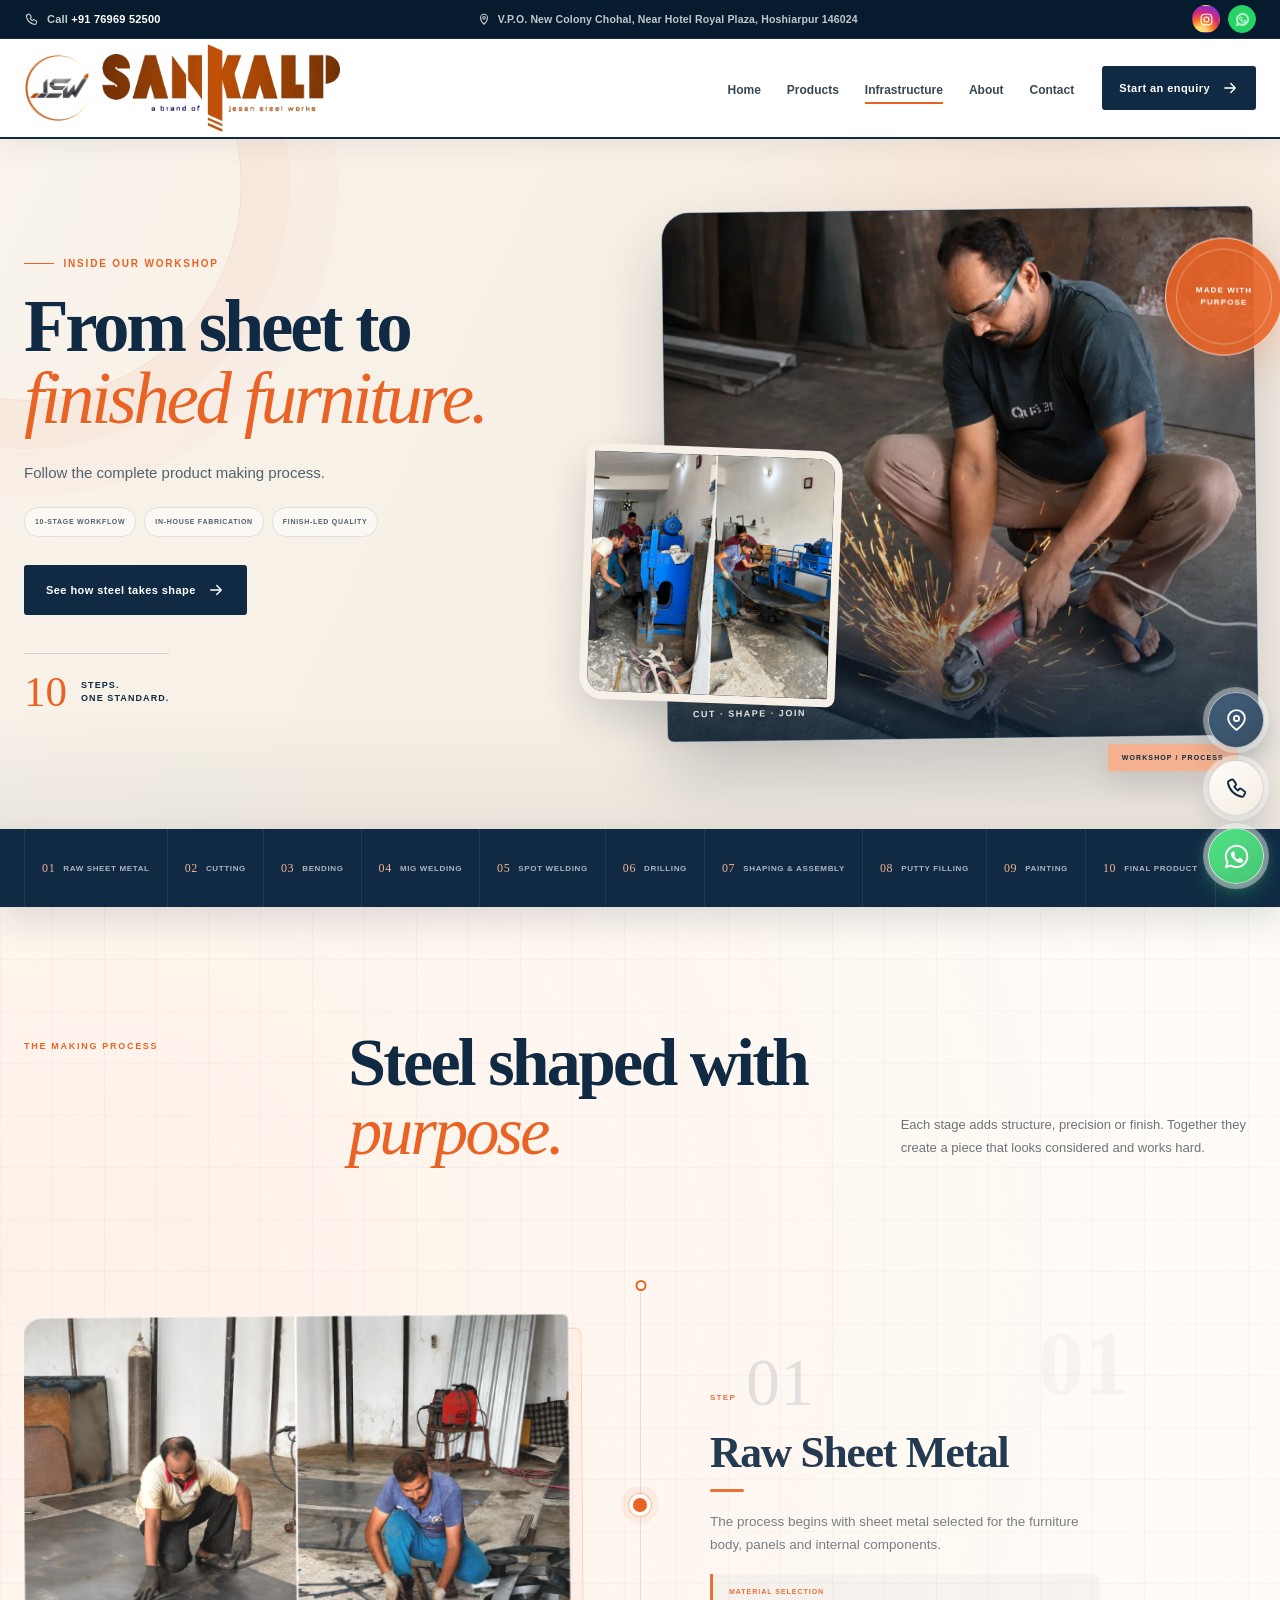
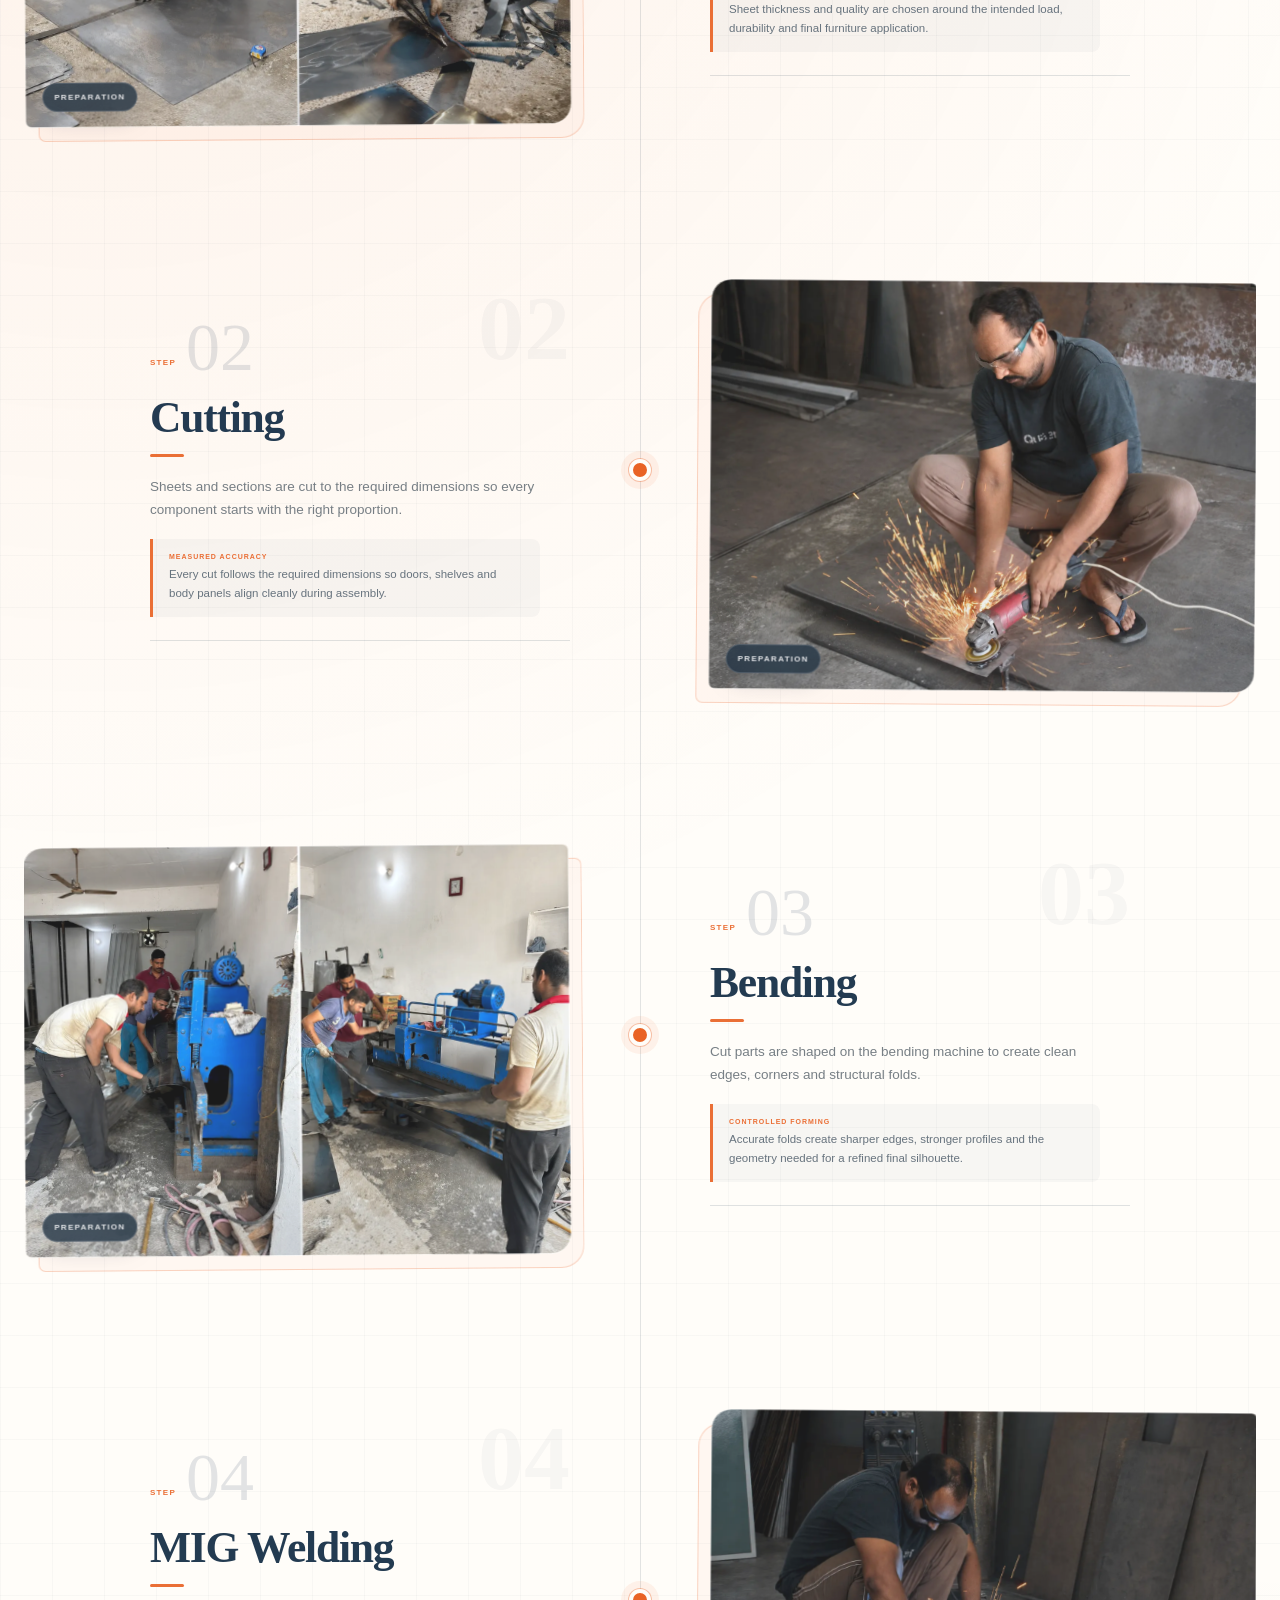
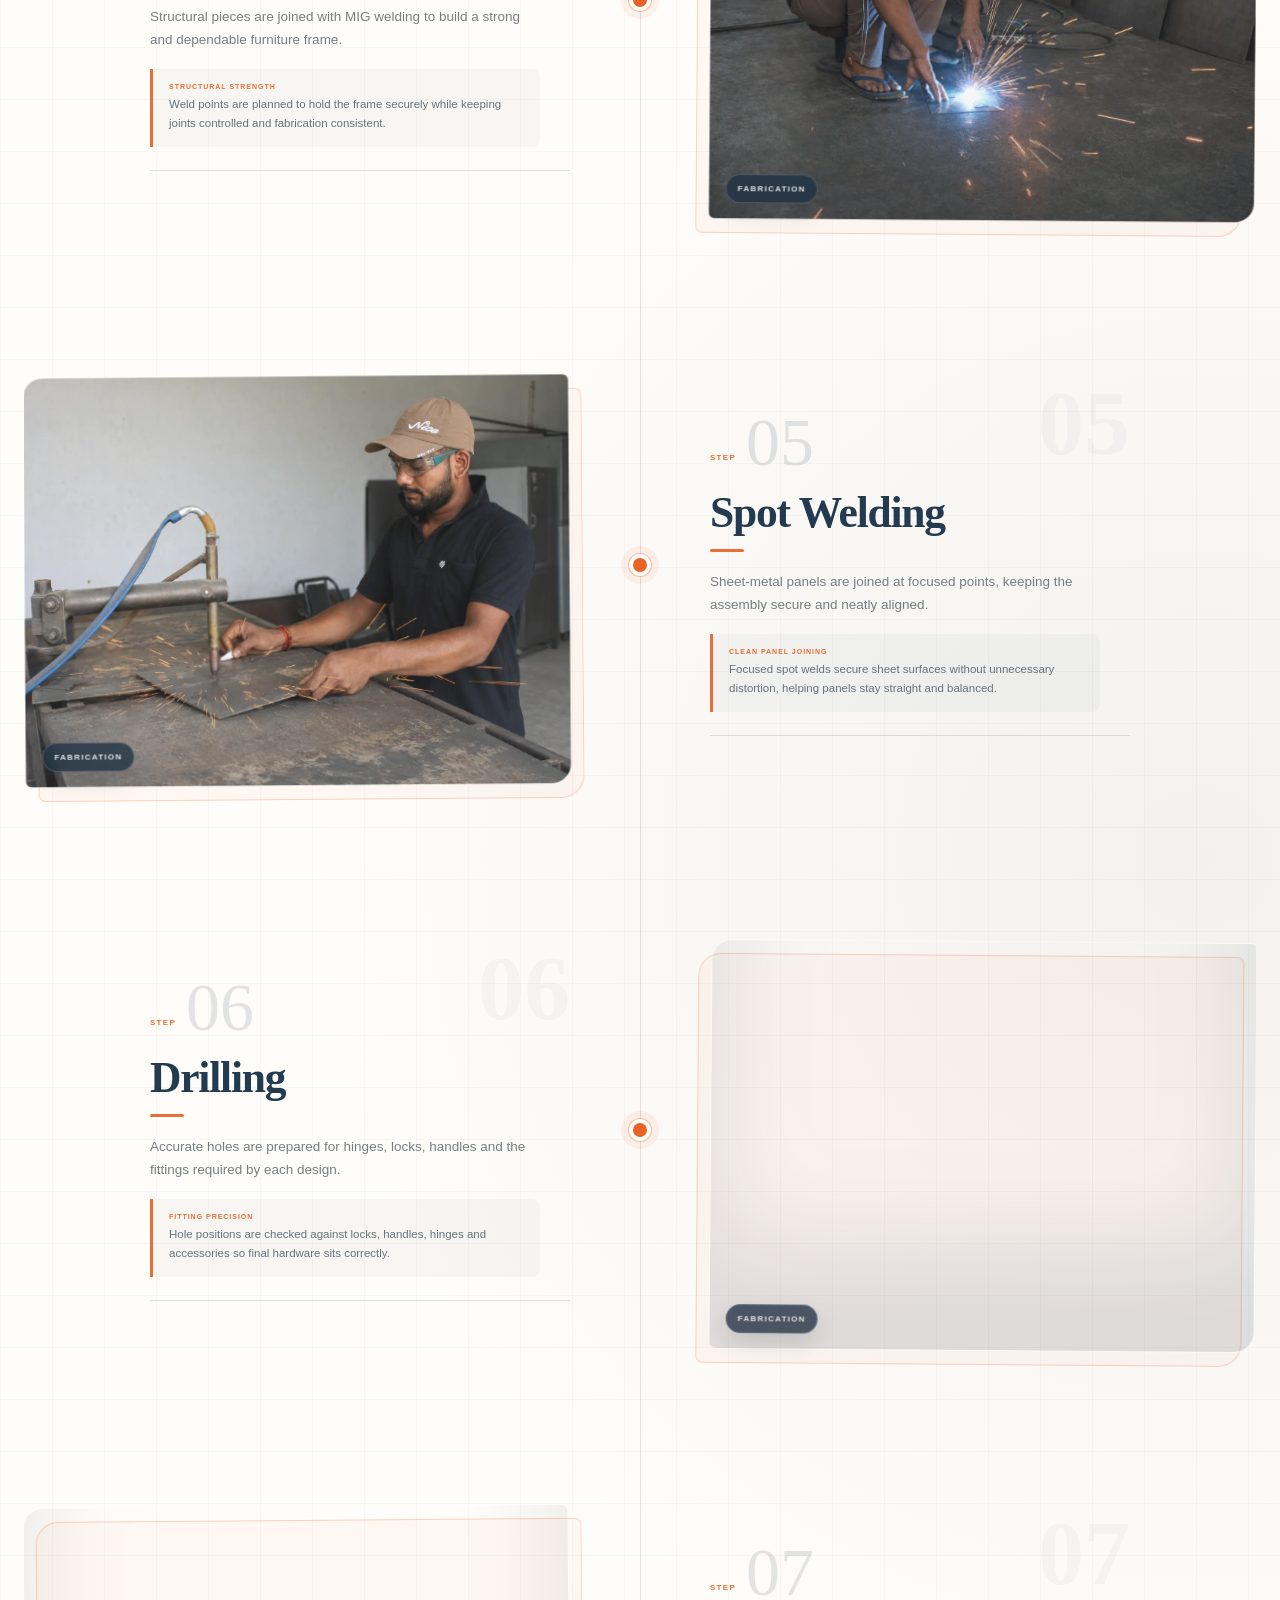
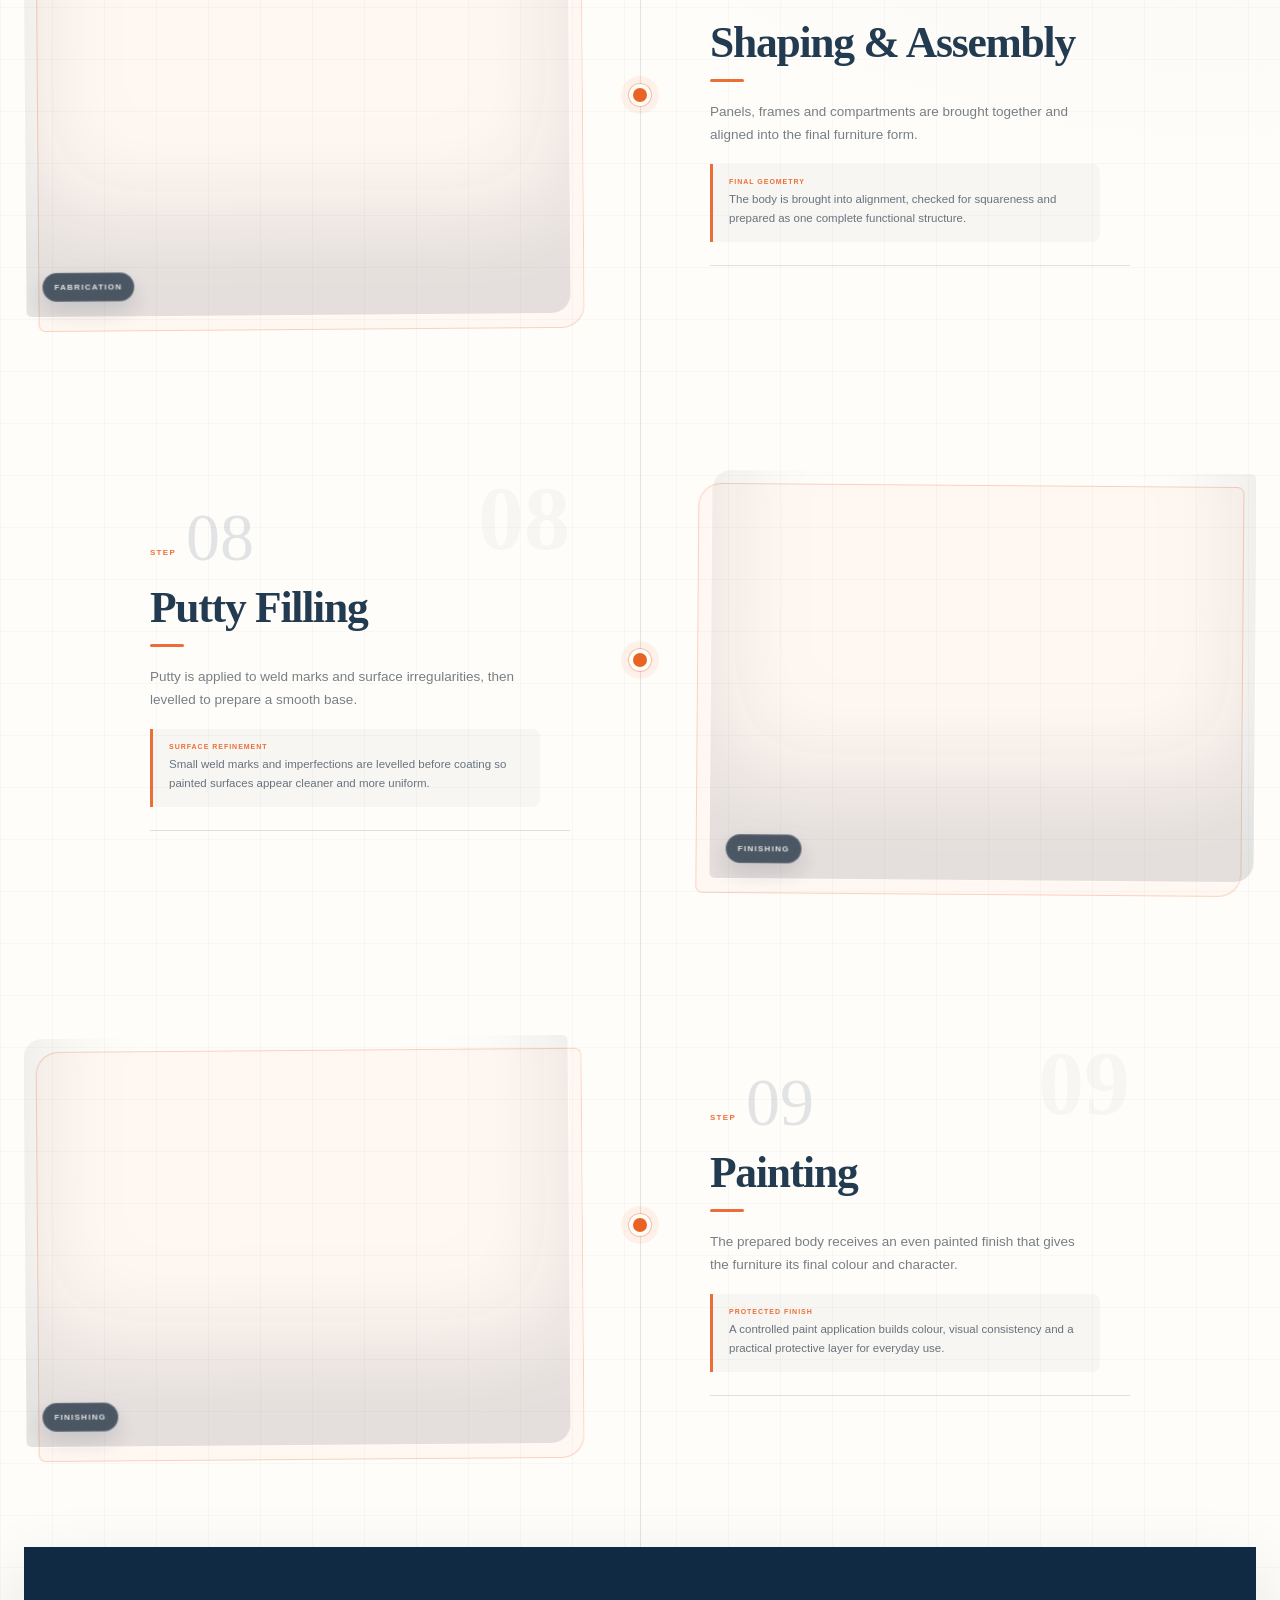
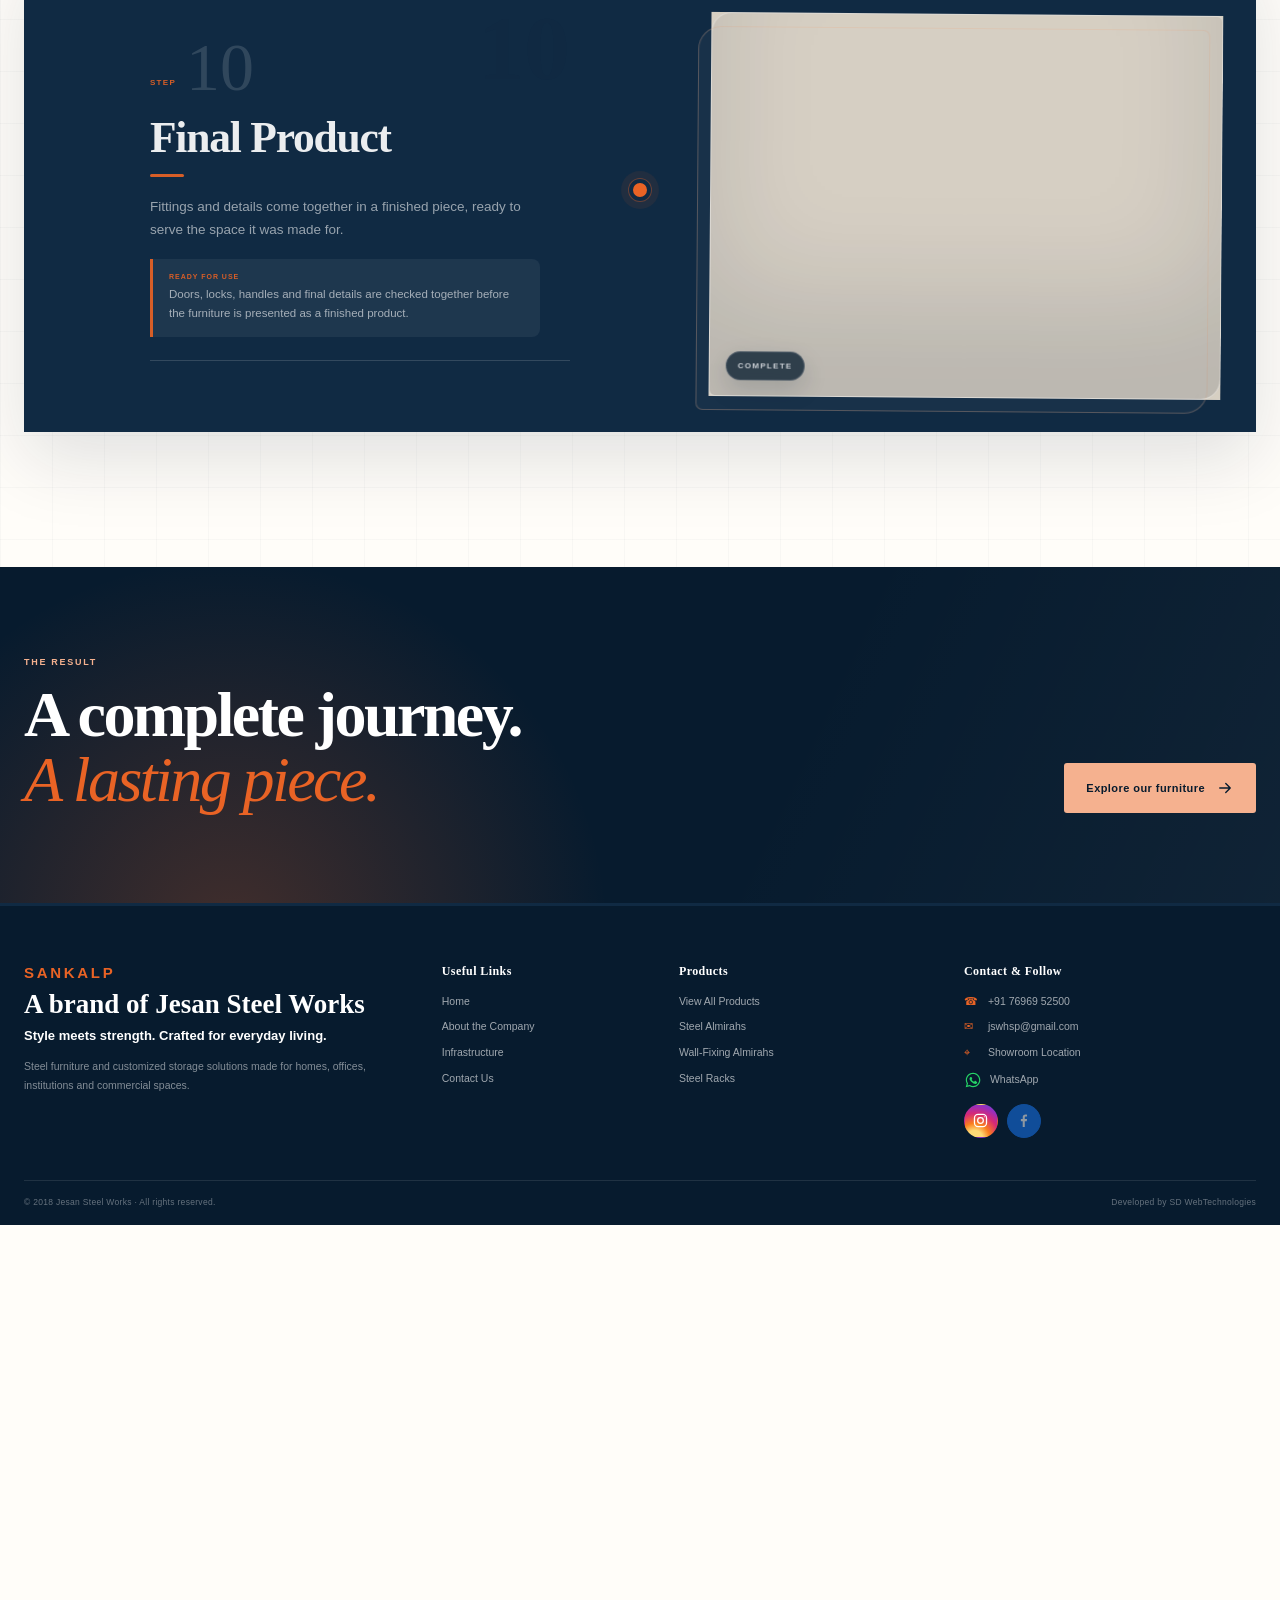
==== infrastructure/index.html @ e70e87b2 "Add files via upload" ====
<!DOCTYPE html>
<html lang="en">
  <head>
    <meta charset="utf-8">
    <meta name="viewport" content="width=device-width, initial-scale=1">
    <meta http-equiv="refresh" content="0; url=../infrastructure.html">
    <link rel="canonical" href="../infrastructure.html">
    <title>Opening SANKALP Infrastructure</title>
  </head>
  <body>
    <p><a href="../infrastructure.html">Open the SANKALP Infrastructure page</a></p>
  </body>
</html>
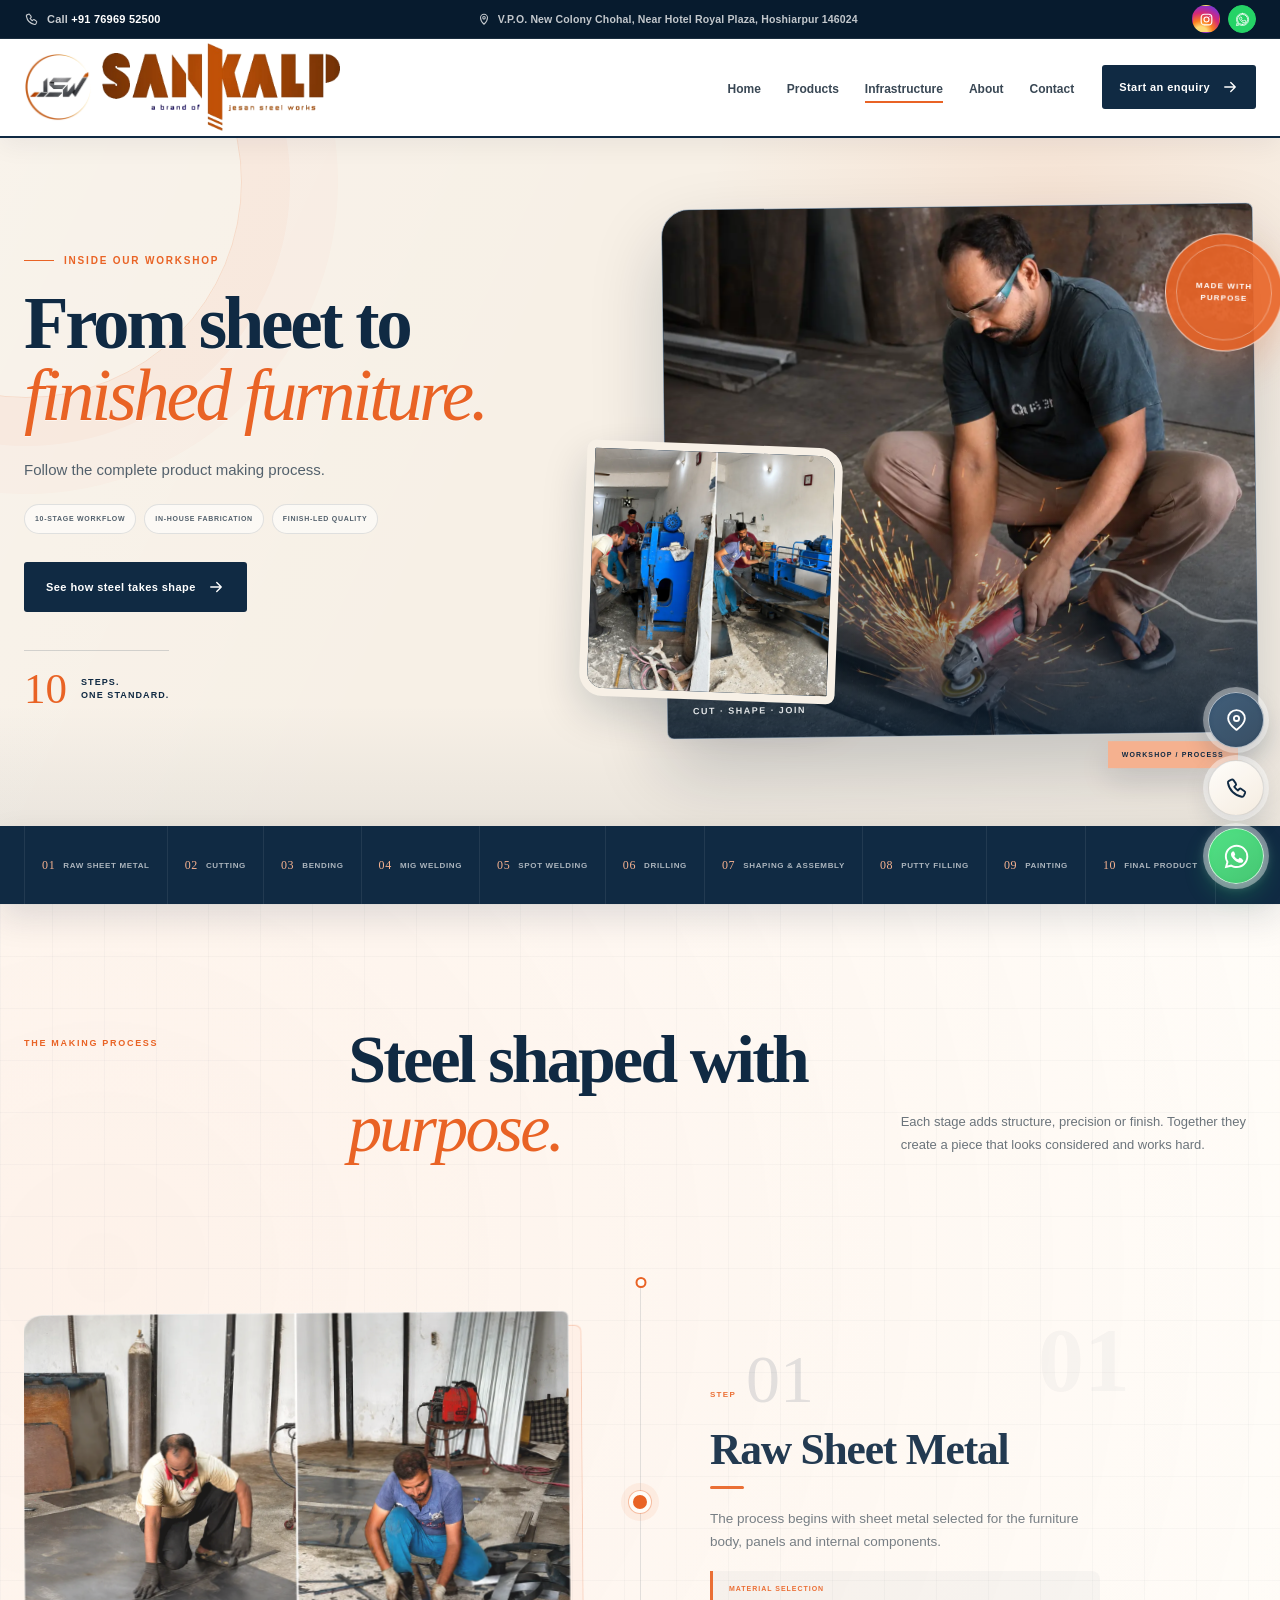
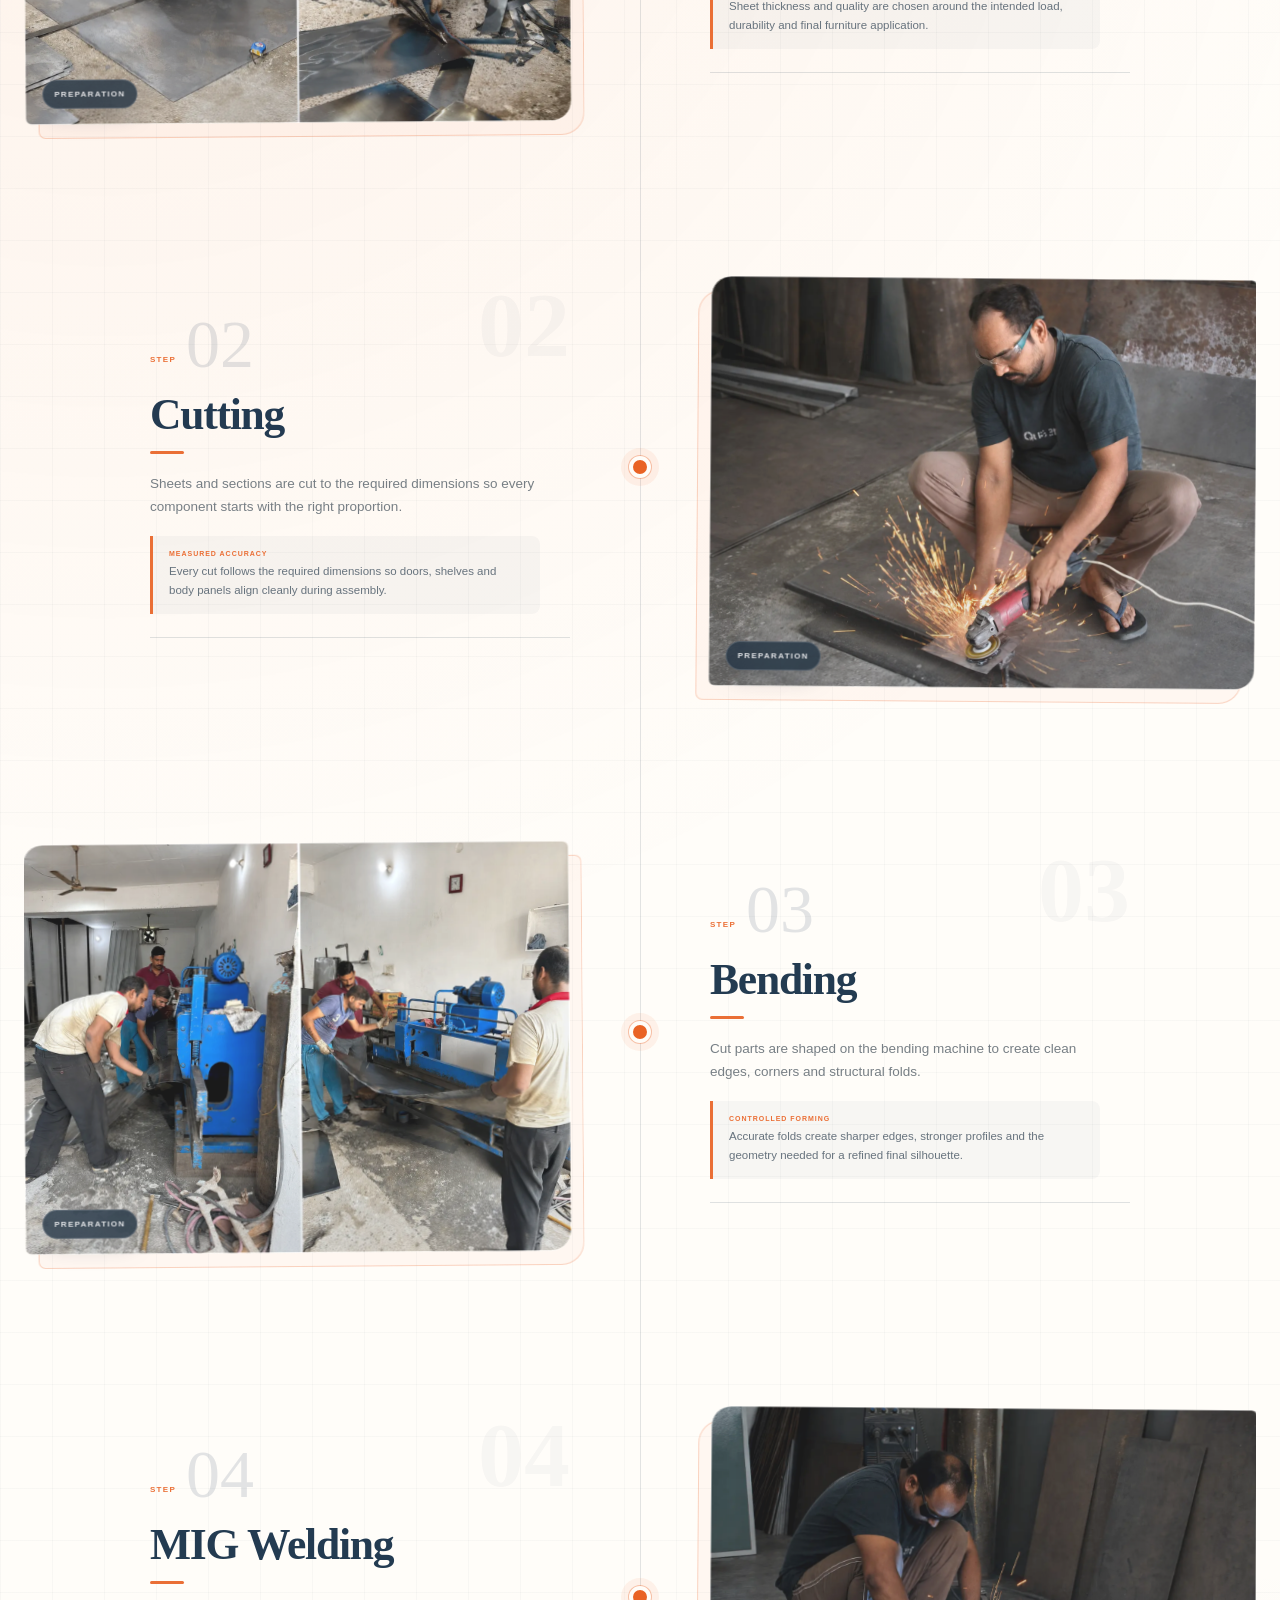
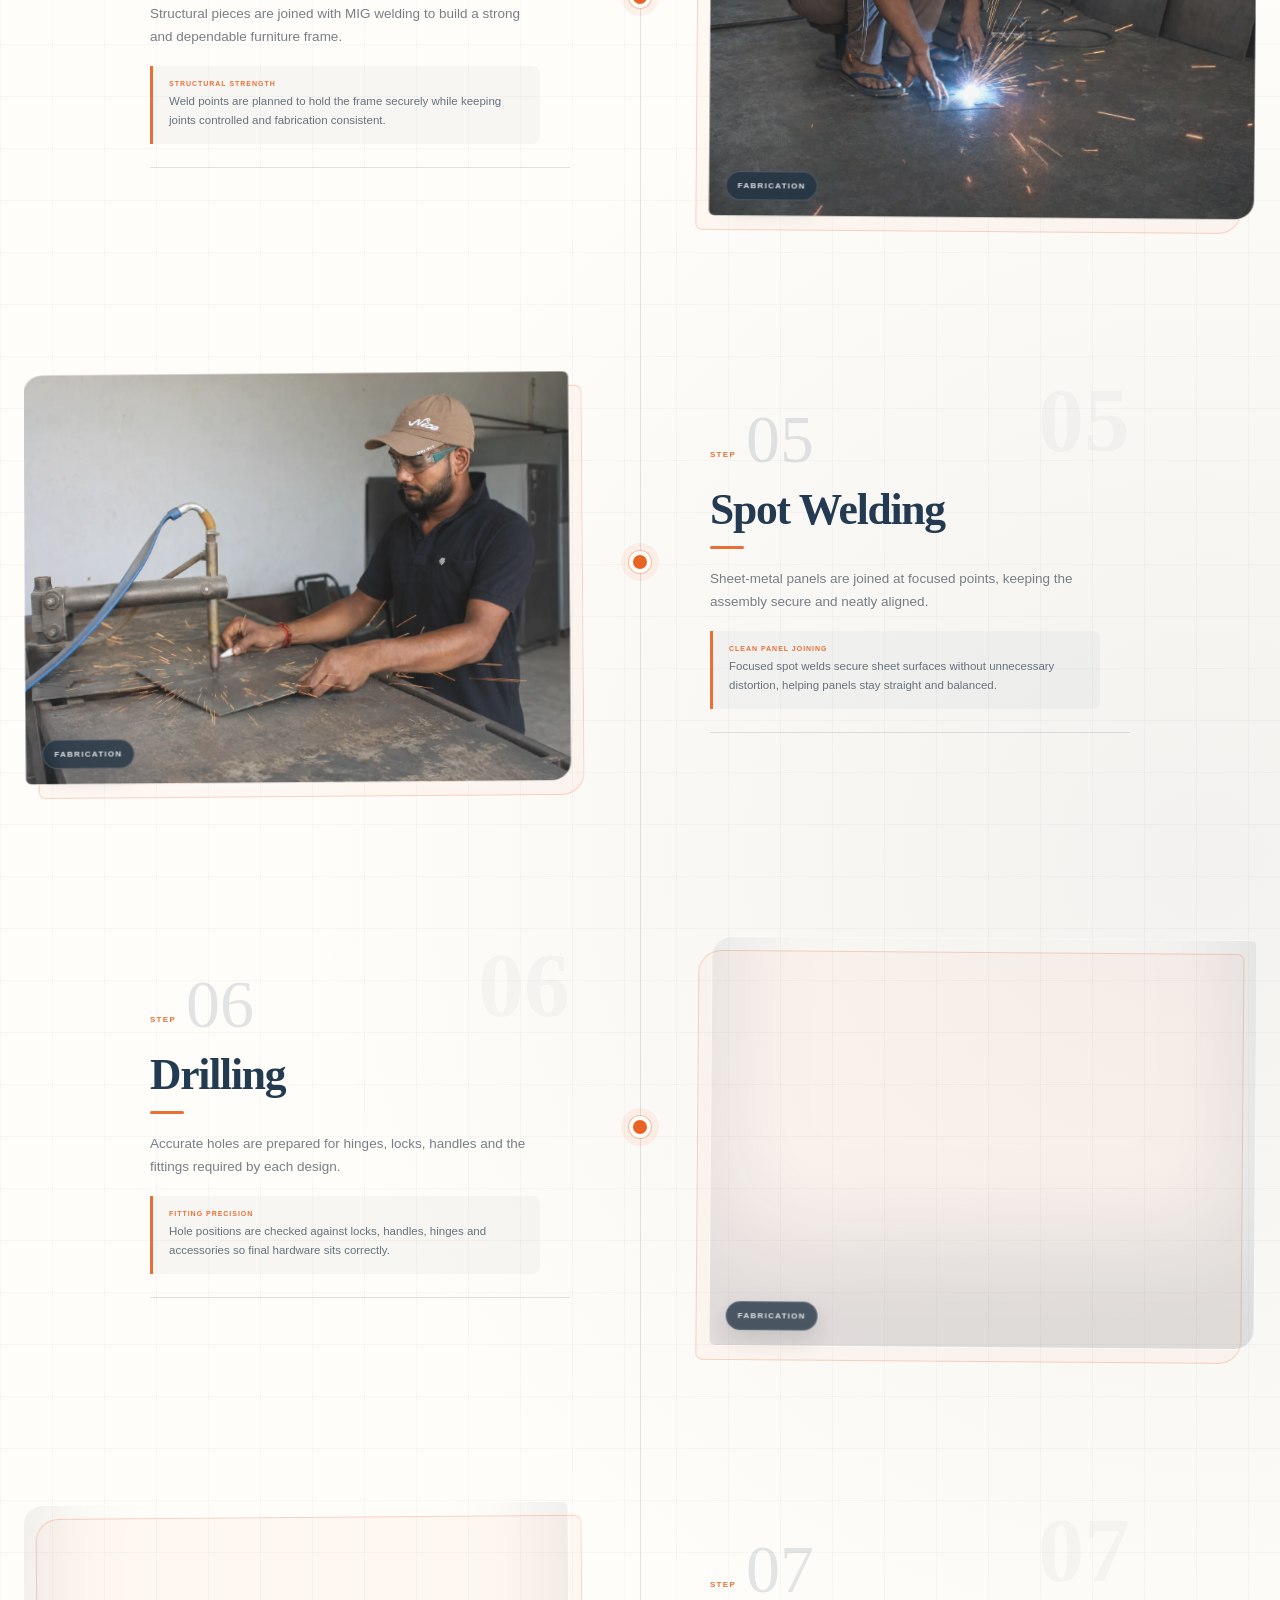
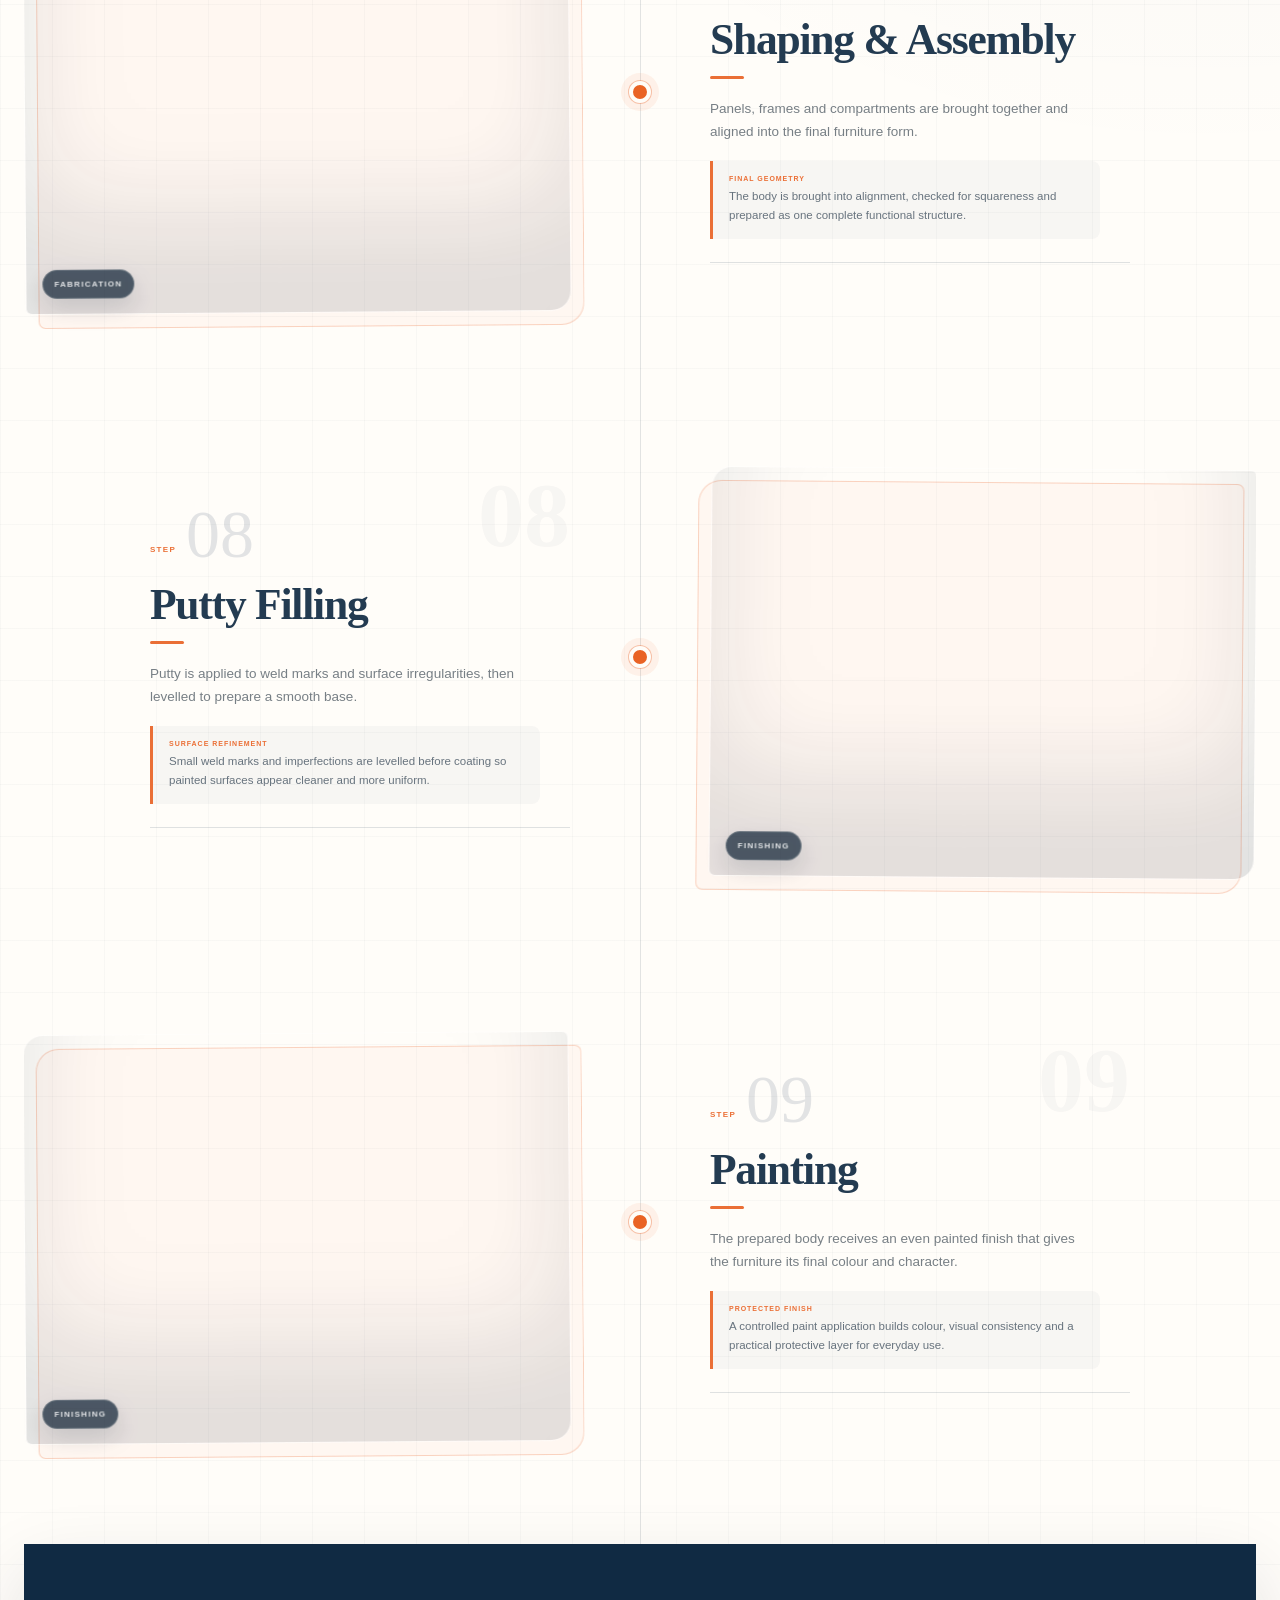
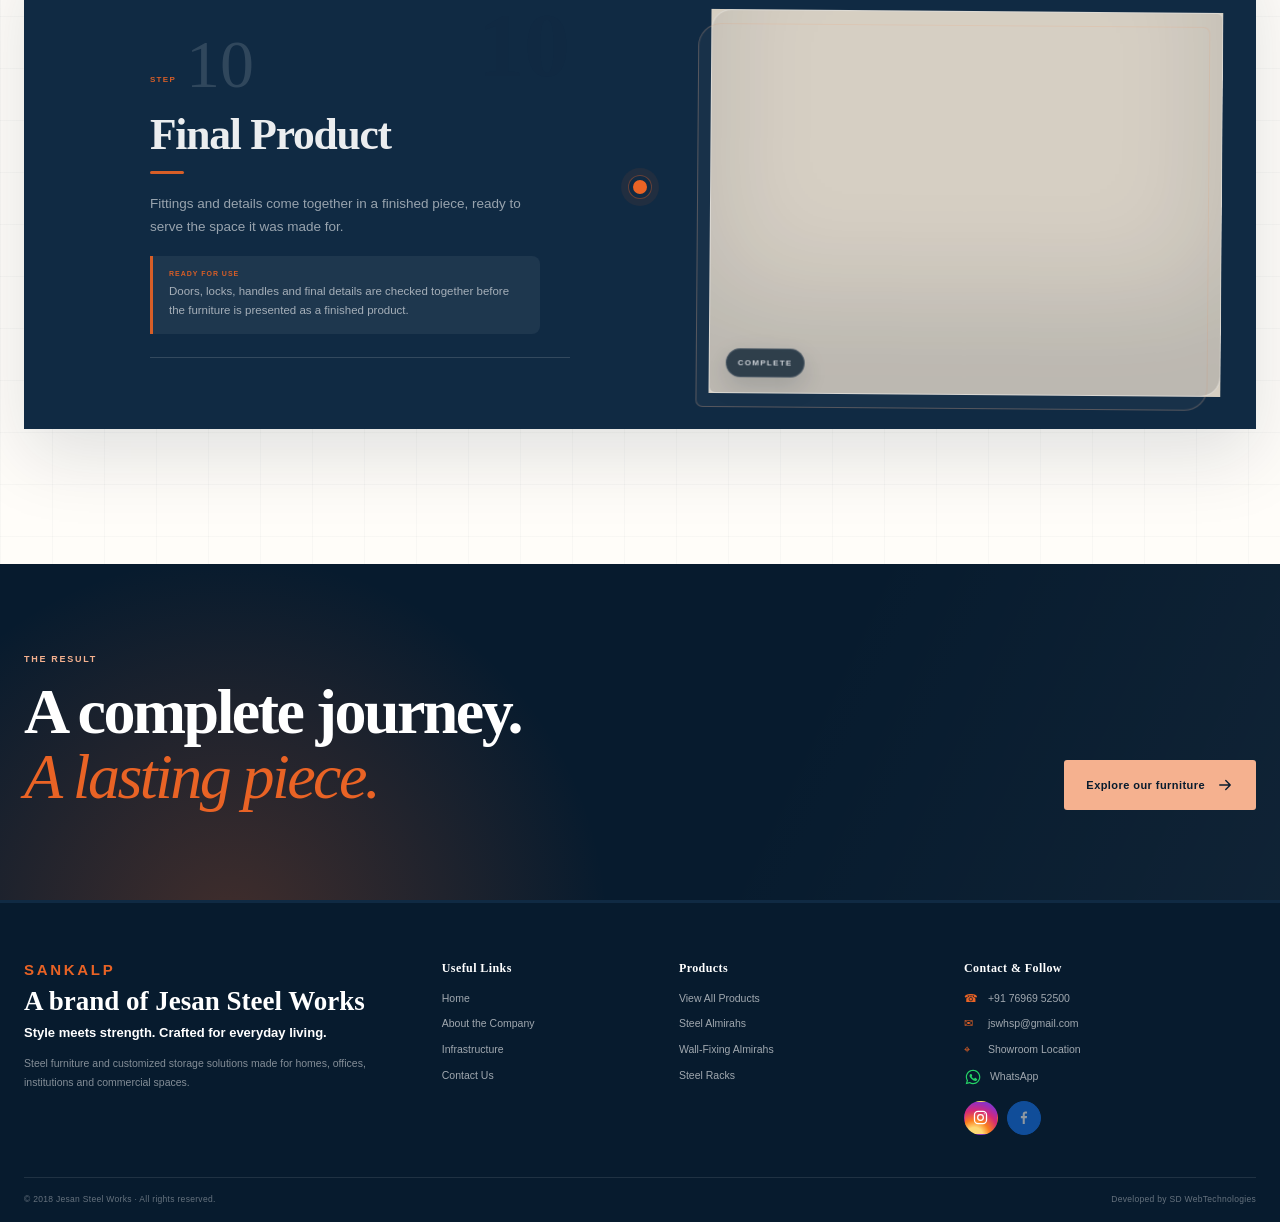
==== commit 6d171284: "Add files via upload" ====
--- a/infrastructure/index.html
+++ b/infrastructure/index.html
@@ -5,6 +5,8 @@
     <meta name="viewport" content="width=device-width, initial-scale=1">
     <meta http-equiv="refresh" content="0; url=../infrastructure.html">
     <link rel="canonical" href="../infrastructure.html">
+    <link rel="icon" href="/favicon.ico" sizes="any">
+    <link rel="icon" type="image/png" sizes="48x48" href="/favicon-48x48.png">
     <title>Opening SANKALP Infrastructure</title>
   </head>
   <body>
